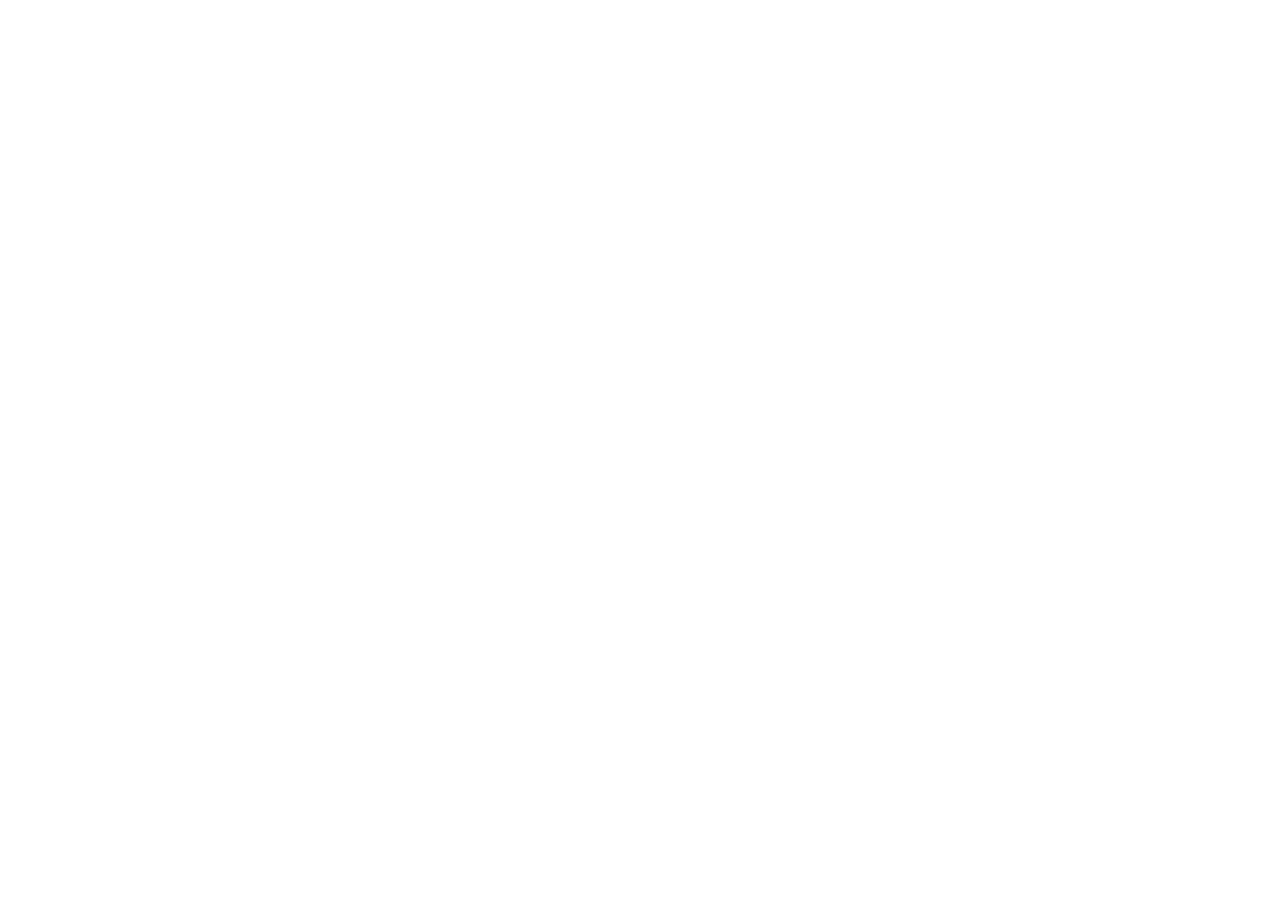
==== index.html @ 3428ccb3 "Add files via upload" ====
<!doctype html>
<html lang="en"><head><meta charset="UTF-8" />
<meta name="viewport" content="width=device-width, initial-scale=1, viewport-fit=cover" />
<meta name="theme-color" content="#7a1f2b" />
<link rel="icon" type="image/png" href="./icon-192.png" />
<link rel="apple-touch-icon" href="./icon-192.png" />
<meta name="apple-mobile-web-app-capable" content="yes" />
<meta name="mobile-web-app-capable" content="yes" />
<link rel="manifest" href="./manifest.webmanifest" />
<meta name="description" content="Shaadify - The complete wedding management platform. Plan, organise, celebrate, remember." /><title>Shaadify</title>  <script type="module" crossorigin src="./assets/index-BqJAzX2U.js"></script>
  <link rel="stylesheet" crossorigin href="./assets/index-B48Reye6.css">
</head>
<body><div id="root"></div></body></html>
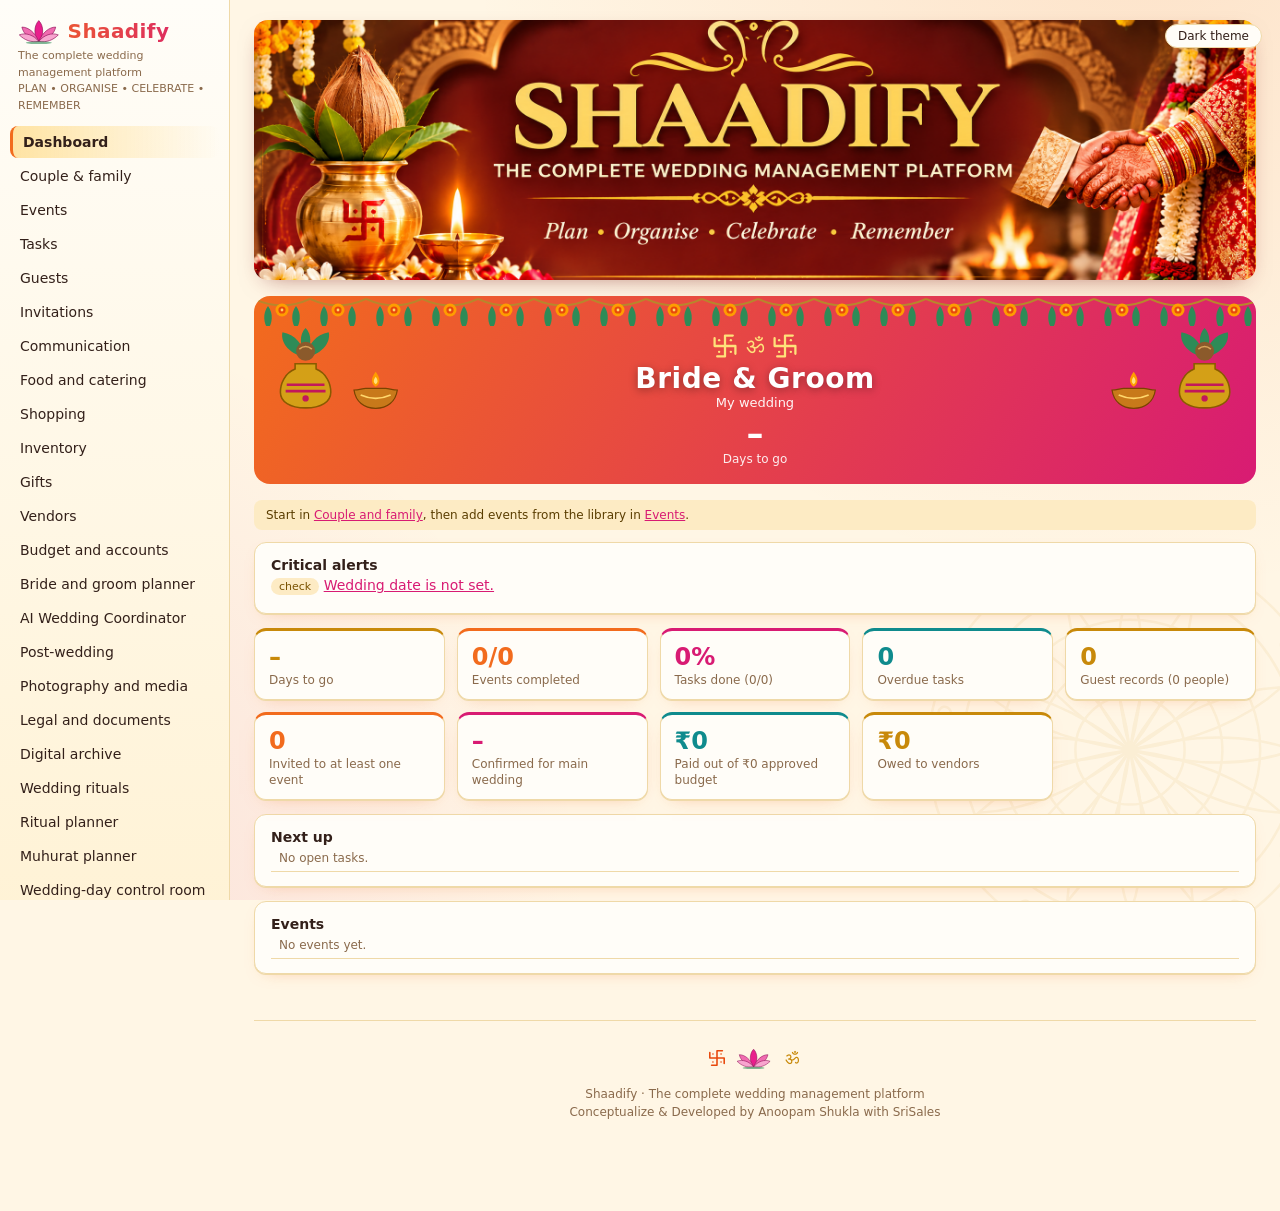
==== commit 9f789d2f: "Add files via upload" ====
--- a/index.html
+++ b/index.html
@@ -7,7 +7,7 @@
 <meta name="apple-mobile-web-app-capable" content="yes" />
 <meta name="mobile-web-app-capable" content="yes" />
 <link rel="manifest" href="./manifest.webmanifest" />
-<meta name="description" content="Shaadify - The complete wedding management platform. Plan, organise, celebrate, remember." /><title>Shaadify</title>  <script type="module" crossorigin src="./assets/index-BqJAzX2U.js"></script>
-  <link rel="stylesheet" crossorigin href="./assets/index-B48Reye6.css">
+<meta name="description" content="Shaadify - The complete wedding management platform. Plan, organise, celebrate, remember." /><title>Shaadify</title>  <script type="module" crossorigin src="./index-mvcCgxgH.js"></script>
+  <link rel="stylesheet" crossorigin href="./index-B48Reye6.css">
 </head>
 <body><div id="root"></div></body></html>
--- a/index-B48Reye6.css
+++ b/index-B48Reye6.css
@@ -0,0 +1 @@
+:root{--bg:#fbf6ea;--card:#fffdf7;--ink:#2b2418;--mute:#7a6c52;--gold:#b8862b;--gold2:#e9d29a;--line:#e6dbbf;--maroon:#7a1f2b;--ok:#2f7a3f;--bad:#b3261e}:root.dark{--bg:#1a1610;--card:#241e15;--ink:#f3ead6;--mute:#b6a888;--gold:#d9a948;--gold2:#4a3b1c;--line:#3a2f1c;--maroon:#e08a95;--ok:#7bc88a;--bad:#f08a82}*{box-sizing:border-box}body{margin:0;background:var(--bg);color:var(--ink);font-family:Segoe UI,system-ui,sans-serif;font-size:14px}button,input,select,textarea{font:inherit;color:inherit}.app{display:grid;grid-template-columns:230px 1fr;min-height:100vh}.side{background:var(--card);border-right:1px solid var(--line);padding:14px 10px;position:sticky;top:0;height:100vh;overflow:auto}.brand{font-weight:600;color:var(--gold);font-size:16px;padding:4px 8px}.sub{font-size:11px;color:var(--mute);padding:0 8px 10px}.nav a{display:block;padding:8px 10px;border-radius:8px;color:var(--ink);text-decoration:none;margin:2px 0}.nav a.active{background:var(--gold2);color:var(--ink);font-weight:600}.nav a.soon{color:var(--mute)}.nav h4{font-size:11px;text-transform:uppercase;color:var(--mute);margin:12px 8px 4px;letter-spacing:.05em}.main{padding:20px 24px 80px;min-width:0}.top{display:flex;flex-wrap:wrap;gap:10px;align-items:center;margin-bottom:16px}.top h1{margin:0;font-size:22px;font-weight:600;flex:1;color:var(--maroon)}.card{background:var(--card);border:1px solid var(--line);border-radius:12px;padding:14px 16px;margin-bottom:14px}.grid{display:grid;grid-template-columns:repeat(auto-fit,minmax(170px,1fr));gap:12px;margin-bottom:14px}.stat{background:var(--card);border:1px solid var(--line);border-radius:12px;padding:12px 14px}.stat b{display:block;font-size:24px;color:var(--gold);font-weight:600}.stat span{font-size:12px;color:var(--mute)}.btn{background:var(--gold);color:#fff;border:0;border-radius:8px;padding:7px 14px;cursor:pointer}.btn.ghost{background:transparent;color:var(--ink);border:1px solid var(--line)}.btn.danger{background:var(--bad)}.btn.sm{padding:3px 9px;font-size:12px}input,select,textarea{background:var(--bg);border:1px solid var(--line);border-radius:8px;padding:6px 9px;max-width:100%}input[type=checkbox]{width:auto}label.f{display:flex;flex-direction:column;gap:3px;font-size:12px;color:var(--mute)}.form{display:grid;grid-template-columns:repeat(auto-fit,minmax(190px,1fr));gap:10px}table{border-collapse:collapse;width:100%}th,td{text-align:left;padding:6px 8px;border-bottom:1px solid var(--line);vertical-align:middle}th{font-size:12px;color:var(--mute);font-weight:600;white-space:nowrap}.tw{overflow-x:auto}.pill{display:inline-block;font-size:11px;padding:2px 8px;border-radius:20px;background:var(--gold2)}.pill.ok{background:#d8efdc;color:#1d5a2b}.pill.bad{background:#f7d9d6;color:#8a1f18}.pill.warn{background:#fdebc4;color:#7a5200}.kan{display:grid;grid-template-columns:repeat(4,minmax(200px,1fr));gap:10px;overflow-x:auto}.col{background:var(--bg);border:1px solid var(--line);border-radius:10px;padding:8px;min-height:120px}.col h4{margin:0 0 8px;font-size:12px;color:var(--mute)}.tcard{background:var(--card);border:1px solid var(--line);border-radius:8px;padding:8px;margin-bottom:8px;font-size:13px}.note{font-size:12px;color:var(--mute)}.row{display:flex;gap:8px;flex-wrap:wrap;align-items:center}.tabs{display:flex;gap:6px;margin-bottom:12px;flex-wrap:wrap}.tabs button{background:transparent;border:1px solid var(--line);border-radius:20px;padding:5px 14px;cursor:pointer}.tabs button.on{background:var(--gold);color:#fff;border-color:var(--gold)}.mnav{display:none}.warnbox{background:#fdebc4;color:#5a3d00;border-radius:8px;padding:8px 12px;font-size:12px;margin-bottom:12px}@media (max-width: 800px){.app{grid-template-columns:1fr}.side{display:none}.main{padding:14px 12px 90px}.mnav{display:flex;position:fixed;bottom:0;left:0;right:0;background:var(--card);border-top:1px solid var(--line);z-index:5;padding-bottom:env(safe-area-inset-bottom)}.mnav a{flex:1;text-align:center;padding:10px 2px;font-size:11px;color:var(--ink);text-decoration:none}.mnav a.active{color:var(--gold);font-weight:600}.kan{grid-template-columns:repeat(4,240px)}}@media print{body.printing *{visibility:hidden}body.printing .print-area,body.printing .print-area *{visibility:visible}body.printing .print-area{position:absolute;left:0;top:0;width:100%}.side,.mnav,.noprint{display:none!important}.app{display:block}}.foot{margin-top:32px;padding:12px 0;border-top:1px solid var(--line);text-align:center;font-size:12px;color:var(--mute)}:root{--bg:#fff6e5;--card:#fffdf8;--ink:#33201a;--mute:#8a6a4c;--gold:#c8890a;--gold2:#ffe3a3;--line:#efd9a8;--maroon:#9b1d3a;--ok:#2a7d4f;--bad:#c0262d;--saffron:#f26b1d;--rose:#d81b73;--teal:#0f8b8d;--onbtn:#ffffff;--hero1:#f26b1d;--hero2:#d81b73}:root.dark{--bg:#170d16;--card:#241322;--ink:#fbeed7;--mute:#c7a98f;--gold:#ffc247;--gold2:#4d2f1e;--line:#4a2a3f;--maroon:#ff8fb1;--ok:#74d39a;--bad:#ff8a84;--saffron:#ff9552;--rose:#ff6fae;--teal:#46d1d3;--onbtn:#2a1220;--hero1:#8f2144;--hero2:#4b1a6b}body{background:var(--bg);background-image:radial-gradient(circle at 90% -10%,color-mix(in srgb,var(--saffron) 14%,transparent),transparent 45%),radial-gradient(circle at -5% 105%,color-mix(in srgb,var(--rose) 12%,transparent),transparent 40%);background-attachment:fixed}.side{background:linear-gradient(180deg,var(--card),color-mix(in srgb,var(--gold2) 40%,var(--card)))}.brand{display:flex;align-items:center;gap:8px;font-size:20px;background:linear-gradient(90deg,var(--saffron),var(--rose));-webkit-background-clip:text;background-clip:text;color:transparent;font-weight:700;letter-spacing:.02em}.sub{line-height:1.5}.nav a.active{background:linear-gradient(90deg,var(--gold2),transparent);border-left:3px solid var(--saffron)}.btn{background:linear-gradient(135deg,var(--saffron),var(--gold));color:var(--onbtn)}.btn.ghost{background:transparent;color:var(--ink)}.btn.danger{background:var(--bad);color:#fff}.card,.stat{box-shadow:0 1px 0 var(--line),0 6px 18px -12px color-mix(in srgb,var(--saffron) 55%,transparent)}.stat{border-top:3px solid var(--gold)}.grid .stat:nth-child(4n+2){border-top-color:var(--saffron)}.grid .stat:nth-child(4n+3){border-top-color:var(--rose)}.grid .stat:nth-child(4n){border-top-color:var(--teal)}.grid .stat:nth-child(4n+2) b{color:var(--saffron)}.grid .stat:nth-child(4n+3) b{color:var(--rose)}.grid .stat:nth-child(4n) b{color:var(--teal)}.tabs button.on{background:linear-gradient(135deg,var(--saffron),var(--gold));color:var(--onbtn);border-color:transparent}.hero{position:relative;overflow:hidden;border-radius:16px;margin-bottom:16px;color:#fff;background:linear-gradient(120deg,var(--hero1),var(--hero2));padding:0 0 18px}.hero .names{text-align:center;padding:6px 16px 0}.hero h2{margin:0;font-size:28px;font-weight:700;letter-spacing:.02em;text-shadow:0 2px 8px rgba(0,0,0,.35)}.hero .meta{font-size:13px;opacity:.95}.hero .row2{display:flex;justify-content:space-between;align-items:flex-end;padding:0 18px}.hero .days{text-align:center;margin-top:6px}.hero .days b{font-size:34px;display:block;line-height:1}.hero .days span{font-size:12px;opacity:.9}.themebtn{position:absolute;top:42px;right:18px;z-index:3;border:1px solid var(--line);background:var(--card);color:var(--ink);border-radius:20px;padding:4px 12px;font-size:12px;cursor:pointer}.main{position:relative}.bgmandala{position:fixed;right:-60px;bottom:-60px;color:var(--gold);opacity:.07;pointer-events:none;z-index:0}.main>*:not(.bgmandala):not(.themebtn){position:relative;z-index:1}.foot{display:flex;flex-direction:column;align-items:center;gap:4px}@media (max-width: 800px){.themebtn{top:36px;right:10px}.hero h2{font-size:22px}}@media print{.themebtn,.bgmandala,.toranstrip{display:none!important}body{background:#fff!important}}a{color:var(--rose)}.hero a{color:#fff}:root.dark a{color:var(--saffron)}.banner{display:block;width:100%;height:auto;max-height:260px;object-fit:cover;object-position:center;border-radius:14px;margin-bottom:16px;box-shadow:0 8px 24px -12px #78141499}.themebtn{top:24px!important}@media print{.banner{display:none!important}}
